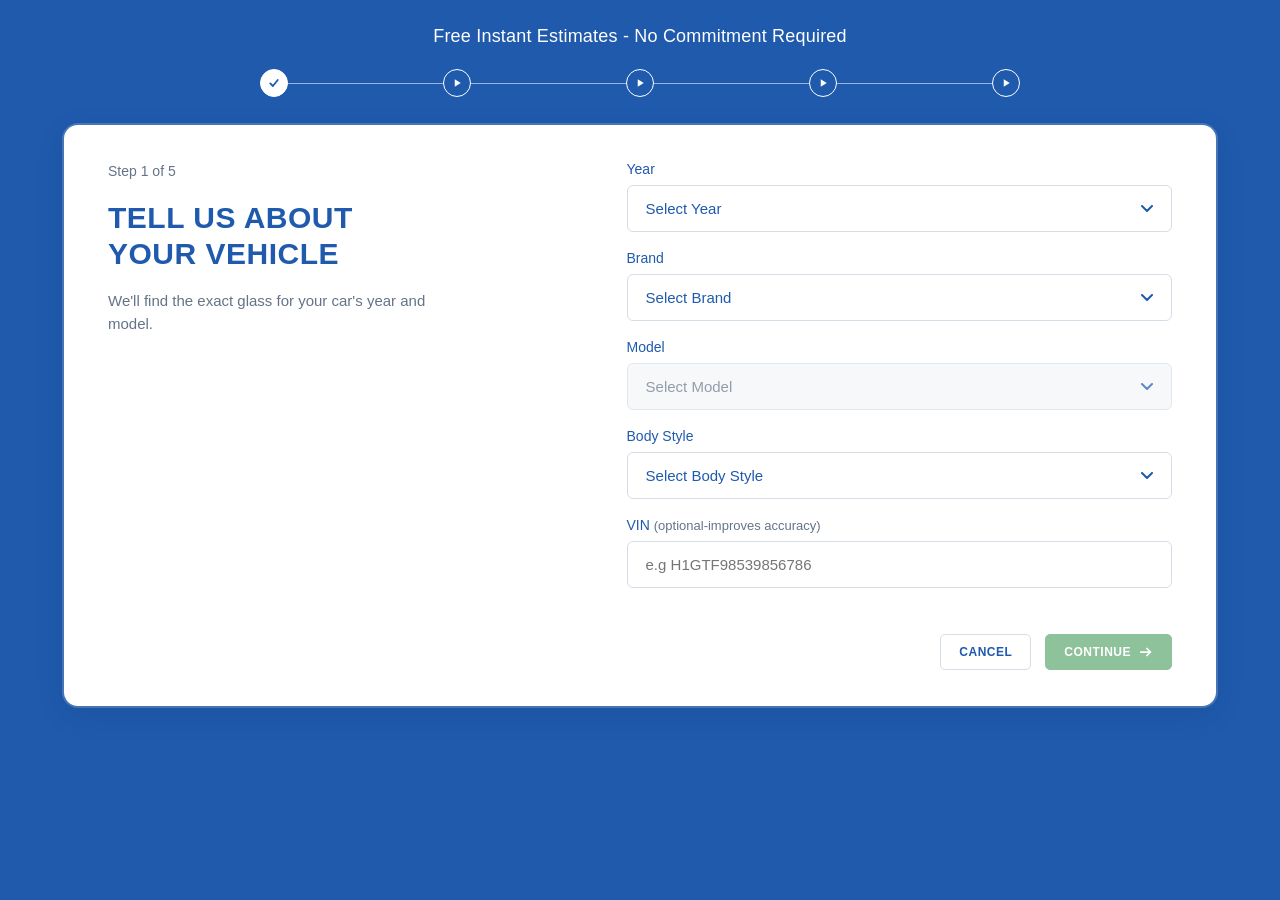
==== contact.html @ 15ad985d "Add static GitHub Pages preview alongside PHP backend PHP files stay the canonical source; .html sna" ====
<!doctype html>
<html lang="en">
<head>
  <meta charset="utf-8">
  <meta name="viewport" content="width=device-width, initial-scale=1">
  <title>AGX — Your Contact Info</title>
  <link rel="stylesheet" href="assets/css/form.css?v=1778505062">
  <link rel="stylesheet" href="assets/css/selector.css?v=1778490437">
  <link rel="stylesheet" href="assets/css/service.css?v=1778505774">
  <link rel="stylesheet" href="assets/css/contact.css?v=1778507556">
</head>
<body>
  <div class="page-wrap">

    <h2 class="headline">Free Instant Estimates - No Commitment Required</h2>

    <ol class="stepper" aria-label="Form progress">
      <li class="step-circle done"><svg viewBox="0 0 16 16" fill="none" stroke="currentColor" stroke-width="2.4" stroke-linecap="round" stroke-linejoin="round" aria-hidden="true"><polyline points="3,8.5 6.5,12 13,4"/></svg></li>
      <li class="step-circle done"><svg viewBox="0 0 16 16" fill="none" stroke="currentColor" stroke-width="2.4" stroke-linecap="round" stroke-linejoin="round" aria-hidden="true"><polyline points="3,8.5 6.5,12 13,4"/></svg></li>
      <li class="step-circle done"><svg viewBox="0 0 16 16" fill="none" stroke="currentColor" stroke-width="2.4" stroke-linecap="round" stroke-linejoin="round" aria-hidden="true"><polyline points="3,8.5 6.5,12 13,4"/></svg></li>
      <li class="step-circle done" aria-current="step"><svg viewBox="0 0 16 16" fill="none" stroke="currentColor" stroke-width="2.4" stroke-linecap="round" stroke-linejoin="round" aria-hidden="true"><polyline points="3,8.5 6.5,12 13,4"/></svg></li>
      <li class="step-circle pending"><svg viewBox="0 0 16 16" fill="currentColor" aria-hidden="true"><polygon points="5,3 13,8 5,13"/></svg></li>
    </ol>

    <div class="card service-card contact-card">

      <header class="service-header">
        <h1 class="service-title">Your contact info</h1>
        <p class="service-subtitle">We'll send your quote and booking confirmation here.</p>
      </header>

      <form id="contact-form" autocomplete="on" novalidate>

        <div class="contact-row">
          <div class="field">
            <label for="first-name">First name</label>
            <input type="text" id="first-name" name="first_name" placeholder="Jane" maxlength="80" autocomplete="given-name" required>
          </div>
          <div class="field">
            <label for="last-name">Last name</label>
            <input type="text" id="last-name" name="last_name" placeholder="Smith" maxlength="80" autocomplete="family-name" required>
          </div>
        </div>

        <div class="field">
          <label for="email">Email address</label>
          <input type="email" id="email" name="email" placeholder="jane@example.com" maxlength="200" autocomplete="email" required>
        </div>

        <div class="field">
          <label for="phone">Phone number</label>
          <input type="tel" id="phone" name="phone" placeholder="(555) 000-0000" maxlength="30" autocomplete="tel" required>
        </div>

        <div class="field">
          <label for="zip">ZIP / postal code</label>
          <input type="text" id="zip" name="zip" placeholder="90210" maxlength="12" autocomplete="postal-code" required>
        </div>

        <div class="field">
          <label for="notes">Additional notes <span class="field-hint">(optional)</span></label>
          <textarea id="notes" name="notes" placeholder="Anything else our technician should know…" maxlength="500" rows="3"></textarea>
        </div>

      </form>

      <div class="selector-actions contact-actions">
        <button type="button" id="reset-btn" class="btn btn-text">
          <span class="arrow">
            <svg viewBox="0 0 16 16" fill="none" stroke="currentColor" stroke-width="1.6" stroke-linecap="round" stroke-linejoin="round">
              <path d="M14 8a6 6 0 1 1 -6-6 6.3 6.3 0 0 1 4.5 1.85L14 5.5"/>
              <polyline points="14,2 14,5.5 10.5,5.5"/>
            </svg>
          </span>
          Reset
        </button>
        <div class="action-group action-group-wide">
          <button type="button" id="back-btn" class="btn btn-ghost">
            <span class="arrow">
              <svg viewBox="0 0 16 16" fill="none" stroke="currentColor" stroke-width="2" stroke-linecap="round" stroke-linejoin="round">
                <line x1="13" y1="8" x2="3" y2="8"/>
                <polyline points="7,4 3,8 7,12"/>
              </svg>
            </span>
            Back
          </button>
          <button type="button" id="continue-btn" class="btn btn-primary btn-cta-wide" disabled>
            <span class="btn-label">Get my quote</span>
            <span class="btn-spinner" hidden>
              <svg viewBox="0 0 24 24" width="14" height="14" fill="none" stroke="currentColor" stroke-width="2.5" stroke-linecap="round">
                <circle cx="12" cy="12" r="9" stroke-opacity="0.25"/>
                <path d="M21 12a9 9 0 0 0 -9 -9"/>
              </svg>
            </span>
            <span class="arrow">
              <svg viewBox="0 0 16 16" fill="none" stroke="currentColor" stroke-width="2" stroke-linecap="round" stroke-linejoin="round">
                <line x1="2" y1="8" x2="13" y2="8"/>
                <polyline points="9,4 13,8 9,12"/>
              </svg>
            </span>
          </button>
        </div>
      </div>

    </div>

  </div>

  <!-- Reset confirmation modal -->
  <div id="reset-modal" class="modal-overlay" role="dialog" aria-modal="true" aria-labelledby="reset-modal-title" hidden>
    <div class="modal-dialog">
      <div class="modal-icon" aria-hidden="true">
        <svg viewBox="0 0 24 24" width="22" height="22" fill="none" stroke="currentColor" stroke-width="2" stroke-linecap="round" stroke-linejoin="round">
          <path d="M21 12a9 9 0 1 1 -9 -9c2.52 0 4.93 1 6.74 2.74L21 8"/>
          <polyline points="21,3 21,8 16,8"/>
        </svg>
      </div>
      <h3 id="reset-modal-title" class="modal-title">Reset everything and start over?</h3>
      <p class="modal-message">This will clear your vehicle, glass selections, service preferences, and contact info. This cannot be undone.</p>
      <div class="modal-actions">
        <button type="button" id="reset-cancel" class="btn btn-ghost">Cancel</button>
        <button type="button" id="reset-confirm" class="btn btn-danger">Reset</button>
      </div>
    </div>
  </div>

  <!-- Review modal — opens when "Get my quote" is clicked. Lets the user
       verify everything, jump back to a step to fix it, or confirm + submit. -->
  <div id="review-modal" class="modal-overlay" role="dialog" aria-modal="true" aria-labelledby="review-modal-title" hidden>
    <div class="modal-dialog modal-dialog-wide">
      <header class="review-header">
        <h3 id="review-modal-title" class="modal-title">Review your request</h3>
        <p class="modal-message">Make sure everything looks right before sending.</p>
      </header>

      <div class="review-body" id="review-body" tabindex="-1"></div>

      <div class="review-actions">
        <button type="button" id="review-cancel" class="btn btn-ghost">Back to form</button>
        <button type="button" id="review-confirm" class="btn btn-primary btn-cta-wide">
          <span class="btn-label">Get my quote</span>
          <span class="btn-spinner" hidden>
            <svg viewBox="0 0 24 24" width="14" height="14" fill="none" stroke="currentColor" stroke-width="2.5" stroke-linecap="round">
              <circle cx="12" cy="12" r="9" stroke-opacity="0.25"/>
              <path d="M21 12a9 9 0 0 0 -9 -9"/>
            </svg>
          </span>
          <span class="arrow">
            <svg viewBox="0 0 16 16" fill="none" stroke="currentColor" stroke-width="2" stroke-linecap="round" stroke-linejoin="round">
              <line x1="2" y1="8" x2="13" y2="8"/>
              <polyline points="9,4 13,8 9,12"/>
            </svg>
          </span>
        </button>
      </div>
    </div>
  </div>

  <!-- Submit modal (same component used on Step 3) -->
  <div id="submit-modal" class="modal-overlay" role="dialog" aria-modal="true" aria-labelledby="submit-modal-title" hidden>
    <div class="modal-dialog">
      <div class="modal-icon submit-icon" data-state="loading">
        <svg class="state-loading" viewBox="0 0 24 24" width="24" height="24" fill="none" stroke="currentColor" stroke-width="2.5" stroke-linecap="round">
          <circle cx="12" cy="12" r="9" stroke-opacity="0.25"/>
          <path d="M21 12a9 9 0 0 0 -9 -9"/>
        </svg>
        <svg class="state-success" viewBox="0 0 24 24" width="24" height="24" fill="none" stroke="currentColor" stroke-width="2.6" stroke-linecap="round" stroke-linejoin="round">
          <polyline points="5,12.5 10,17.5 19,7"/>
        </svg>
        <svg class="state-error" viewBox="0 0 24 24" width="24" height="24" fill="none" stroke="currentColor" stroke-width="2.5" stroke-linecap="round" stroke-linejoin="round">
          <line x1="6" y1="6" x2="18" y2="18"/>
          <line x1="18" y1="6" x2="6" y2="18"/>
        </svg>
      </div>
      <h3 id="submit-modal-title" class="modal-title">Sending your request…</h3>
      <p id="submit-modal-message" class="modal-message">One moment while we save everything.</p>
      <div class="modal-actions" id="submit-modal-actions" hidden>
        <button type="button" id="submit-cancel" class="btn btn-ghost" hidden>Close</button>
        <button type="button" id="submit-retry" class="btn btn-primary" hidden>Try again</button>
        <button type="button" id="submit-done" class="btn btn-primary" hidden>Done</button>
      </div>
    </div>
  </div>

  <script type="application/json" id="agx-options-data">{"damage_types":[{"value":"chip_crack","label":"Chip \/ Crack"},{"value":"shattered_broken","label":"Shattered \/ Broken"},{"value":"scratched","label":"Scratched"},{"value":"leaking","label":"Leaking"}],"features":[{"value":"heated_glass","label":"Heated Glass"},{"value":"adas_cameras","label":"ADAS \/ Cameras"},{"value":"acoustic_glass","label":"Acoustic Glass"},{"value":"factory_tint","label":"Factory Tint"},{"value":"rain_sensor","label":"Rain Sensor"},{"value":"not_sure","label":"Not sure?"}],"crack_sizes":[{"value":"small","label":"Small","sub":"Quarter-sized or less"},{"value":"medium","label":"Medium","sub":"Up to 6 inches"},{"value":"large","label":"Large","sub":"Over 6 inches"}],"service_modes":[{"value":"mobile","label":"Mobile service","sub":"We come to you — home, office, anywhere"},{"value":"shop","label":"Drop off at shop","sub":"Bring your vehicle to our facility"}],"payment_modes":[{"value":"insurance","label":"Use my insurance","sub":"We bill directly — often $0 out of pocket"},{"value":"out_of_pocket","label":"Pay out of pocket","sub":"Full transparent pricing"}],"time_slots":[{"value":"morning","label":"Morning","sub":"8 am – 12 pm"},{"value":"afternoon","label":"Afternoon","sub":"12 – 5 pm"},{"value":"evening","label":"Evening","sub":"5 – 8 pm"}],"insurance_providers":["State Farm","Geico","Allstate","Progressive","USAA","Liberty Mutual","Farmers","American Family","Nationwide","Travelers","AAA","Other \/ Not listed"],"body_categories":["sedan"],"glasses_by_body":{"sedan":["front_windshield","rear_window","right_front_door_window","right_rear_door_window","right_quarter_window","left_front_door_window","left_rear_door_window","left_quarter_window","sunroof_glass","left_mirror_glass","right_mirror_glass"]},"glass_specific_options":{"front_windshield":{"label":"Glass style","field":"glass_style","options":[{"value":"standard","label":"Standard","sub":"Single piece"},{"value":"split","label":"Split \/ bench style","sub":"Two-piece (older trucks)"}]},"rear_window":{"label":"Defrost","field":"rear_defrost","options":[{"value":"yes","label":"Yes","sub":"Lines embedded in glass"},{"value":"no","label":"No","sub":"Plain rear glass"},{"value":"not_sure","label":"Not sure","sub":"We'll verify on site"}]},"sunroof_glass":{"label":"Sunroof type","field":"sunroof_type","options":[{"value":"single","label":"Single","sub":"One panel"},{"value":"dual","label":"Dual \/ Panoramic","sub":"Two panels with divider"}]}}}</script>
  <script src="assets/js/contact.js?v=1778587860"></script>
</body>
</html>
---- assets/css/form.css ----
/* ==========================================================
   Shared base styles — used on every page
   ========================================================== */

* { box-sizing: border-box; }

:root {
  /* ---- Colors ---- */
  --bg-blue:        #1F5AAD;
  --bg-blue-deep:   #1B4F99;
  --primary:        #1F5AAD;
  --primary-dark:   #174584;
  --text-dark:      #1F5AAD;
  --text-muted:     #647488;
  --border-light:   #E2E8EF;
  --border-input:   #D5DDE6;
  --green-cta:      #1E8639;
  --green-cta-hover:#176E2D;
  --danger:         #D93B3B;
  --danger-hover:   #B92E2E;
  --glass-blue:     #C8DBED;
  --glass-green:    #B8E5B5;
  --white:          #FFFFFF;
  --shadow-card:    0 8px 32px rgba(0, 0, 0, 0.08);

  /* ---- Spacing scale (use these instead of magic px values) ---- */
  --space-1:  4px;
  --space-2:  8px;
  --space-3: 12px;
  --space-4: 16px;
  --space-5: 24px;
  --space-6: 32px;
  --space-7: 48px;

  /* ---- Radii ---- */
  --radius-sm: 5px;
  --radius-md: 8px;
  --radius-lg: 12px;
  --radius-xl: 14px;
}

html, body {
  margin: 0;
  padding: 0;
  font-family: -apple-system, BlinkMacSystemFont, "Segoe UI", Roboto, "Helvetica Neue", Arial, sans-serif;
  background: var(--bg-blue);
  color: var(--text-dark);
  min-height: 100vh;
  -webkit-font-smoothing: antialiased;
  -moz-osx-font-smoothing: grayscale;
}

.page-wrap {
  max-width: 1200px;
  margin: 0 auto;
  padding: 18px 24px 32px;
}

/* ----- Top headline ----- */
.headline {
  text-align: center;
  color: var(--white);
  font-size: 18px;
  font-weight: 400;
  letter-spacing: 0.2px;
  margin: 8px 0 22px;
}

/* ==========================================================
   Stepper — 5 step progress bar
   ========================================================== */
.stepper {
  display: flex;
  align-items: center;
  justify-content: space-between;
  max-width: 760px;
  margin: 0 auto 28px;
  position: relative;
  padding: 0;
  list-style: none;
}

.stepper::before {
  content: "";
  position: absolute;
  left: 24px;
  right: 24px;
  top: 50%;
  height: 1px;
  background: rgba(255, 255, 255, 0.55);
  z-index: 0;
}

.step-circle {
  position: relative;
  width: 28px;
  height: 28px;
  border-radius: 50%;
  display: flex;
  align-items: center;
  justify-content: center;
  background: var(--white);
  color: var(--primary);
  border: 1px solid var(--white);
  z-index: 1;
}

.step-circle.done {
  background: var(--white);
  color: var(--primary);
}

.step-circle.done svg,
.step-circle.pending svg {
  width: 12px;
  height: 12px;
}

.step-circle.pending {
  background: var(--bg-blue);
  color: var(--white);
  border: 1px solid var(--white);
}

/* ==========================================================
   Card
   ========================================================== */
.card {
  background: var(--white);
  border-radius: 14px;
  box-shadow: var(--shadow-card);
  padding: 36px 44px;
  position: relative;
}

.card.glow {
  box-shadow: 0 0 0 2px rgba(255, 255, 255, 0.18), var(--shadow-card);
}

/* ==========================================================
   Buttons — shared
   ========================================================== */
.btn {
  display: inline-flex;
  align-items: center;
  gap: 8px;
  font-family: inherit;
  font-size: 12px;
  font-weight: 600;
  letter-spacing: 0.5px;
  text-transform: uppercase;
  padding: 10px 18px;
  border-radius: 5px;
  border: 1px solid transparent;
  cursor: pointer;
  transition: background 150ms ease, color 150ms ease, border-color 150ms ease, opacity 150ms ease;
  text-decoration: none;
}

.btn .arrow svg {
  width: 14px;
  height: 14px;
}

.btn:disabled,
.btn[aria-disabled="true"] {
  opacity: 0.5;
  cursor: not-allowed;
}

.btn-primary {
  background: var(--green-cta);
  color: var(--white);
  border-color: var(--green-cta);
}
.btn-primary:hover:not(:disabled) {
  background: var(--green-cta-hover);
  border-color: var(--green-cta-hover);
}

.btn-ghost {
  background: var(--white);
  color: var(--primary);
  border-color: var(--border-input);
}
.btn-ghost:hover {
  border-color: var(--primary);
}

.btn-text {
  background: transparent;
  color: var(--text-muted);
  border-color: transparent;
  padding: 10px 14px;
  font-size: 12px;
  letter-spacing: 0.6px;
}
.btn-text:hover {
  color: var(--primary);
  text-decoration: underline;
  text-underline-offset: 3px;
}

/* Reset is a destructive action — always red so it's instantly recognisable. */
#reset-btn,
#reset-btn:hover {
  color: var(--danger);
  text-decoration: none;
}
#reset-btn:hover {
  color: var(--danger-hover);
  text-decoration: underline;
  text-underline-offset: 3px;
}

.btn-danger {
  background: var(--danger);
  color: var(--white);
  border-color: var(--danger);
}
.btn-danger:hover:not(:disabled) {
  background: var(--danger-hover);
  border-color: var(--danger-hover);
}

.btn .arrow {
  display: inline-flex;
  width: 14px;
  height: 14px;
}

/* ==========================================================
   Step 1 — Tell us about your vehicle (form layout)
   ========================================================== */
.form-grid {
  display: grid;
  grid-template-columns: 1fr 1.2fr;
  gap: 64px;
  align-items: start;
}

.form-intro .step-tag {
  font-size: 14px;
  color: var(--text-muted);
  margin: 0 0 18px;
}

.form-intro h1 {
  font-size: 30px;
  line-height: 1.2;
  font-weight: 700;
  letter-spacing: 0.5px;
  color: var(--text-dark);
  text-transform: uppercase;
  margin: 0 0 18px;
}

.form-intro p {
  font-size: 15px;
  color: var(--text-muted);
  line-height: 1.5;
  margin: 0;
  max-width: 320px;
}

.form-fields {
  display: flex;
  flex-direction: column;
  gap: 18px;
}

.field label {
  display: block;
  font-size: 14px;
  font-weight: 500;
  color: var(--text-dark);
  margin-bottom: 8px;
}

.field label .field-hint {
  font-weight: 400;
  color: var(--text-muted);
  font-size: 13px;
}

.field select,
.field input[type="text"] {
  width: 100%;
  padding: 14px 18px;
  font-family: inherit;
  font-size: 15px;
  color: var(--text-dark);
  background: var(--white);
  border: 1px solid var(--border-input);
  border-radius: 6px;
  appearance: none;
  -webkit-appearance: none;
  cursor: pointer;
  transition: border-color 150ms ease;
}

.field input[type="text"] {
  cursor: text;
}

.field select:focus,
.field input[type="text"]:focus {
  outline: none;
  border-color: var(--primary);
}

.field select {
  background-image: url("data:image/svg+xml;utf8,<svg xmlns='http://www.w3.org/2000/svg' width='12' height='8' viewBox='0 0 12 8'><path fill='none' stroke='%231F5AAD' stroke-width='2' stroke-linecap='round' stroke-linejoin='round' d='M1 1l5 5 5-5'/></svg>");
  background-repeat: no-repeat;
  background-position: right 18px center;
  padding-right: 44px;
}

.field select:disabled {
  background-color: #F4F6F9;
  color: var(--text-muted);
  cursor: not-allowed;
}

.field select option:disabled {
  color: #C0C8D2;
}

.form-actions {
  display: flex;
  justify-content: flex-end;
  align-items: center;
  gap: 14px;
  margin-top: 28px;
}

/* ==========================================================
   Responsive
   ========================================================== */
@media (max-width: 800px) {
  .card { padding: 28px 22px; }
  .form-grid { grid-template-columns: 1fr; gap: 28px; }
  .form-intro h1 { font-size: 24px; }
  .stepper { max-width: 100%; }
  .step-circle { width: 30px; height: 30px; }
  .headline { font-size: 18px; }
}
---- assets/css/selector.css ----
/* ==========================================================
   Selector page — Step 2: Glass selector + damage panel
   ========================================================== */

.selector-card .header-row {
  display: flex;
  align-items: center;
  justify-content: space-between;
  padding-bottom: 10px;
  border-bottom: 1px solid var(--border-light);
  margin-bottom: 10px;
}

.view-title {
  font-size: 18px;
  font-weight: 600;
  letter-spacing: 1.4px;
  text-transform: uppercase;
  color: var(--primary);
  margin: 0;
}

.rotate-control {
  display: flex;
  align-items: center;
  gap: 6px;
}

.rotate-control .rotate-label {
  margin-right: 6px;
}

.rotate-control .rotate-label {
  font-size: 14px;
  color: var(--primary);
  font-weight: 500;
}

.rotate-btn {
  width: 38px;
  height: 38px;
  border-radius: 50%;
  border: none;
  background: var(--primary);
  color: var(--white);
  cursor: pointer;
  display: inline-flex;
  align-items: center;
  justify-content: center;
  transition: background 150ms ease, transform 100ms ease;
}
.rotate-btn:hover { background: var(--primary-dark); }
.rotate-btn:active { transform: scale(0.94); }

.rotate-btn svg {
  width: 14px;
  height: 14px;
  display: block;
}

#rotate-prev svg {
  transform: scaleX(-1) translateX(2px);
  transform-origin: center;
}

#rotate-next svg {
  transform: translateX(2px);
}

/* ==========================================================
   Car SVG stage
   ========================================================== */
.car-stage {
  width: 100%;
  height: 320px;
  padding: 6px 32px;
  display: flex;
  align-items: center;
  justify-content: center;
  position: relative;
}

/* All views stack in the same area; only the active one is visible.
   Pure opacity crossfade — no movement. */
.car-view {
  position: absolute;
  inset: 0;
  display: flex;
  align-items: center;
  justify-content: center;
  width: auto;
  height: 100%;
  margin: 0 auto;
  opacity: 0;
  pointer-events: none;
  transition: opacity 220ms ease;
}

.car-view.active {
  opacity: 1;
  pointer-events: auto;
  z-index: 1;
}

.car-view svg {
  width: 100%;
  height: 100%;
  max-width: 80%;
  max-height: 80%;
  display: block;
}

/* ==========================================================
   Damage panel (under car)
   ========================================================== */
.damage-panel {
  margin-top: 18px;
  padding-top: 16px;
  border-top: 1px solid var(--border-light);
  display: none;
}

.damage-panel.open {
  display: block;
  animation: fadeUp 240ms ease;
}

@keyframes fadeUp {
  from { opacity: 0; transform: translateY(6px); }
  to   { opacity: 1; transform: translateY(0); }
}

.panel-row {
  display: grid;
  grid-template-columns: 220px 1fr;
  gap: 24px;
  align-items: start;
  margin-bottom: 14px;
}

.panel-row + .panel-row {
  margin-top: 12px;
}

/* ----- Damage grid -----
   Title on top, horizontal divider, buttons stacked vertically below.
   Default = 3 columns; expands to 4 when the active glass has glass-specific
   options (toggled by adding .has-glass-options on .damage-grid). */
.damage-grid {
  display: grid;
  grid-template-columns: repeat(3, 1fr);
  column-gap: 28px;
  align-items: start;
  margin-top: 28px;        /* breathing room between chip list and section titles */
}

.damage-grid.has-glass-options {
  grid-template-columns: repeat(4, 1fr);
}

.damage-column {
  display: flex;
  flex-direction: column;
  min-width: 0;
}

.damage-column .panel-label {
  padding-top: 0;
  padding-bottom: 12px;
  margin-bottom: 16px;
  /* Same height across all titles so the buttons below line up across columns. */
  min-height: 52px;
  display: flex;
  flex-direction: column;
  justify-content: flex-start;
}

/* 4th column hidden by default — only rendered when the grid has the
   .has-glass-options class. */
.damage-column-glass-options { display: none; }
.damage-grid.has-glass-options .damage-column-glass-options { display: flex; }

.panel-label {
  font-size: 14px;
  font-weight: 700;
  color: var(--text-dark);
  padding-top: 10px;
}

.panel-label .sub {
  display: block;
  font-size: 12px;
  color: var(--text-muted);
  font-weight: 400;       /* keep "(select all that apply)" not-bold */
  margin-top: 4px;
}

/* ---- Selected glasses list (multi-select stack) ---- */
.selected-list {
  display: flex;
  align-items: center;
  flex-wrap: wrap;
  gap: 12px;
  margin-bottom: 16px;
  padding-bottom: 14px;
  border-bottom: 1px dashed var(--border-light);
}

.selected-list-label {
  font-size: 13px;
  color: var(--text-muted);
  font-weight: 500;
}

.selected-chips {
  display: inline-flex;
  flex-wrap: wrap;
  gap: 8px;
}

.chip {
  display: inline-flex;
  align-items: center;
  gap: 6px;
  background: var(--glass-blue);
  color: var(--text-dark);
  font-size: 12px;
  font-weight: 500;
  padding: 4px 4px 4px 10px;
  border-radius: 999px;
  cursor: pointer;
  border: 1px solid transparent;
  transition: background 150ms ease, border-color 150ms ease;
  font-family: inherit;
  line-height: 1.2;
}

.chip:hover { border-color: rgba(31, 90, 173, 0.35); }

.chip.editing {
  background: var(--glass-green);
  font-weight: 600;
  border-color: rgba(31, 90, 173, 0.25);
}

.remove-x {
  background: rgba(31, 90, 173, 0.14);
  border: none;
  width: 15px;
  height: 15px;
  border-radius: 50%;
  cursor: pointer;
  display: inline-flex;
  align-items: center;
  justify-content: center;
  color: var(--primary);
  font-size: 10px;
  font-weight: 700;
  line-height: 1;
  padding: 0;
}
.remove-x:hover { background: rgba(31, 90, 173, 0.28); }

.editing-row {
  display: inline-flex;
  align-items: center;
  gap: 8px;
  margin-bottom: 18px;
}

/* Hidden for now (chip list already shows the editing target). */
#editing-row { display: none; }
.editing-label {
  font-size: 13px;
  color: var(--text-muted);
  font-weight: 500;
}
.editing-name {
  font-size: 14px;
  font-weight: 600;
  color: var(--primary);
}

/* ----- Pill buttons (damage / features) ----- */
.pill-group {
  display: flex;
  flex-wrap: wrap;
  gap: 12px;
  padding-top: 12px;
}

/* Vertical column variant — used inside .damage-grid (under each column's title). */
.pill-group-column {
  flex-direction: column;
  flex-wrap: nowrap;
  padding-top: 0;
  gap: 10px;
  align-items: stretch;
}

.pill-group-column .pill {
  flex: 0 0 auto;
  width: 100%;
  max-width: 220px;
  min-width: 0;
  margin: 0;
  text-align: center;
}

/* ----- Photo uploader ----- */
.photo-wrap {
  display: flex;
  flex-wrap: wrap;
  align-items: flex-start;
  gap: 10px;
  padding-top: 8px;
}

.photo-add {
  display: inline-flex;
  align-items: center;
  gap: 8px;
  padding: 10px 14px;
  border: 1px dashed var(--border-input);
  border-radius: 6px;
  color: var(--text-muted);
  font-size: 13px;
  font-weight: 500;
  cursor: pointer;
  transition: border-color 150ms ease, color 150ms ease;
  background: var(--white);
}
.photo-add:hover {
  border-color: var(--primary);
  color: var(--primary);
}
.photo-add-icon {
  font-size: 18px;
  line-height: 1;
  font-weight: 600;
}

.photo-list {
  display: flex;
  flex-wrap: wrap;
  gap: 8px;
}

.photo-thumb {
  position: relative;
  width: 64px;
  height: 64px;
  border-radius: 6px;
  overflow: hidden;
  border: 1px solid var(--border-input);
  background: #F4F6F9;
  display: flex;
  align-items: center;
  justify-content: center;
}
.photo-thumb img {
  width: 100%;
  height: 100%;
  object-fit: cover;
  display: block;
}
.photo-thumb.is-uploading::after {
  content: "";
  position: absolute;
  inset: 0;
  background: rgba(255, 255, 255, 0.7);
  background-image: linear-gradient(45deg, transparent 33%, rgba(31, 90, 173, 0.25) 33%, rgba(31, 90, 173, 0.25) 66%, transparent 66%);
  background-size: 14px 14px;
  animation: stripes 800ms linear infinite;
}
@keyframes stripes { from { background-position: 0 0; } to { background-position: 14px 0; } }

.photo-thumb-remove {
  position: absolute;
  top: 3px;
  right: 3px;
  width: 18px;
  height: 18px;
  border-radius: 50%;
  border: none;
  background: rgba(15, 35, 70, 0.7);
  color: var(--white);
  cursor: pointer;
  display: inline-flex;
  align-items: center;
  justify-content: center;
  font-size: 11px;
  line-height: 1;
  padding: 0;
}
.photo-thumb-remove:hover { background: rgba(15, 35, 70, 0.9); }

.photo-thumb.has-error {
  border-color: var(--danger);
}
.photo-thumb.has-error::before {
  content: "!";
  position: absolute;
  inset: 0;
  display: flex;
  align-items: center;
  justify-content: center;
  background: rgba(217, 59, 59, 0.15);
  color: var(--danger);
  font-weight: 700;
}

/* ----- Notes textarea ----- */
.notes-wrap {
  position: relative;
  padding-top: 8px;
}
.notes-input {
  width: 100%;
  padding: 10px 12px;
  font-family: inherit;
  font-size: 13px;
  line-height: 1.5;
  color: var(--text-dark);
  background: var(--white);
  border: 1px solid var(--border-input);
  border-radius: 6px;
  resize: vertical;
  min-height: 70px;
  transition: border-color 150ms ease;
}
.notes-input:focus {
  outline: none;
  border-color: var(--primary);
}
.notes-counter {
  position: absolute;
  right: 8px;
  bottom: 6px;
  font-size: 11px;
  color: var(--text-muted);
  pointer-events: none;
}

.pill {
  font-family: inherit;
  font-size: 13px;
  font-weight: 500;
  letter-spacing: 0.3px;
  color: var(--primary);
  background: var(--white);
  border: 1px solid var(--border-input);
  padding: 8px 18px;
  border-radius: 6px;
  cursor: pointer;
  transition: background 150ms ease, color 150ms ease, border-color 150ms ease;
  flex: 1 1 0;
  min-width: 140px;
  text-align: center;
}

.pill:hover {
  border-color: var(--primary);
}

.pill.active {
  background: var(--primary);
  color: var(--white);
  border-color: var(--primary);
}

.pill-group.features .pill {
  text-transform: none;
  font-weight: 500;        /* match all other pills */
  letter-spacing: 0.3px;
}

/* ----- Stacked pills (title + subtitle, e.g. crack size) ----- */
.pill-group-stack {
  gap: 14px;
}

.pill.pill-stack {
  display: flex;
  flex-direction: column;
  align-items: center;
  justify-content: center;
  gap: 4px;
  text-transform: none;
  letter-spacing: 0.2px;
  padding: 14px 18px;
  text-align: center;
  border-width: 1px;
}

.pill.pill-stack .pill-title {
  font-size: 13px;
  font-weight: 500;
  color: var(--text-dark);
  letter-spacing: 0.3px;
  line-height: 1.2;
}

.pill.pill-stack .pill-sub {
  font-size: 11px;
  font-weight: 500;
  color: var(--text-muted);
  letter-spacing: 0.2px;
  line-height: 1.3;
}

.pill.pill-stack:hover {
  border-color: var(--primary);
}

/* Active state — solid primary blue, matches the other two sections. */
.pill.pill-stack.active {
  background: var(--primary);
  border-color: var(--primary);
  color: var(--white);
}
.pill.pill-stack.active .pill-title { color: var(--white); }
.pill.pill-stack.active .pill-sub   { color: rgba(255, 255, 255, 0.85); }

/* ==========================================================
   Footer actions for selector card
   ========================================================== */
.selector-actions {
  display: flex;
  justify-content: space-between;
  align-items: center;
  gap: 14px;
  margin-top: 32px;
}

.selector-actions .action-group {
  display: inline-flex;
  align-items: center;
  gap: 14px;
}

/* Visible keyboard focus on glass windows */
.car-view svg .glass-window:focus { outline: none; }
.car-view svg .glass-window:focus-visible {
  outline: 2px solid #FFB400;
  outline-offset: 2px;
}

/* ==========================================================
   Modal — confirmation dialog
   ========================================================== */
.modal-overlay {
  position: fixed;
  inset: 0;
  background: rgba(15, 35, 70, 0.55);
  display: flex;
  align-items: center;
  justify-content: center;
  z-index: 1000;
  opacity: 0;
  pointer-events: none;
  transition: opacity 200ms ease;
  padding: 20px;
}

.modal-overlay.open {
  opacity: 1;
  pointer-events: all;
}

.modal-dialog {
  background: var(--white);
  border-radius: 12px;
  padding: 28px 28px 24px;
  max-width: 420px;
  width: 100%;
  box-shadow: 0 18px 50px rgba(15, 35, 70, 0.28);
  transform: translateY(8px) scale(0.98);
  transition: transform 200ms ease;
}

.modal-overlay.open .modal-dialog {
  transform: translateY(0) scale(1);
}

.modal-icon {
  width: 44px;
  height: 44px;
  border-radius: 50%;
  background: rgba(217, 59, 59, 0.10);
  display: flex;
  align-items: center;
  justify-content: center;
  color: #D93B3B;
  margin-bottom: 14px;
}

/* ----- Submit-modal icon variants (loading / success / error) ----- */
.submit-icon { background: rgba(31, 90, 173, 0.10); color: var(--primary); }
.submit-icon[data-state="success"] { background: rgba(45, 168, 74, 0.12); color: var(--green-cta); }
.submit-icon[data-state="error"]   { background: rgba(217, 59, 59, 0.10); color: #D93B3B; }
.submit-icon > svg { display: none; }
.submit-icon[data-state="loading"] > .state-loading { display: block; animation: spin 900ms linear infinite; }
.submit-icon[data-state="success"] > .state-success { display: block; }
.submit-icon[data-state="error"]   > .state-error   { display: block; }

@keyframes spin { from { transform: rotate(0); } to { transform: rotate(360deg); } }

/* ----- Spinner inside the Continue button (during fetch) ----- */
.btn-spinner {
  display: none;
  align-items: center;
}
.btn-spinner svg { animation: spin 900ms linear infinite; }
.btn.is-loading .btn-label,
.btn.is-loading .arrow { visibility: hidden; }
.btn.is-loading .btn-spinner {
  display: inline-flex;
  position: absolute;
  left: 50%;
  top: 50%;
  transform: translate(-50%, -50%);
}
.btn { position: relative; }

.modal-title {
  font-size: 17px;
  font-weight: 600;
  color: var(--text-dark);
  margin: 0 0 8px;
  line-height: 1.3;
}

.modal-message {
  font-size: 13px;
  color: var(--text-muted);
  margin: 0 0 20px;
  line-height: 1.55;
}

.modal-actions {
  display: flex;
  justify-content: flex-end;
  gap: 10px;
}

/* ==========================================================
   Hidden helper
   ========================================================== */
[hidden] { display: none !important; }

/* ==========================================================
   Responsive
   ========================================================== */
@media (max-width: 800px) {
  .panel-row { grid-template-columns: 1fr; gap: 8px; }
  .panel-label { padding-top: 0; }
  .pill { min-width: 140px; padding: 10px 14px; font-size: 12px; }
  .car-view svg { max-height: 240px; }
  .damage-grid,
  .damage-grid.has-glass-options {
    grid-template-columns: 1fr;
    row-gap: 18px;
  }
  .damage-column .panel-label {
    min-height: 0;
  }
}
---- assets/css/service.css ----
/* ==========================================================
   Step 3 — Service & scheduling (redesigned)
   No emoji icons; clean line-art SVG.
   Horizontal time pills.
   ========================================================== */

.service-card {
  padding: 36px 44px;
}

/* ----- Page header ----- */
.service-header {
  margin: 0 0 28px;
  padding-bottom: 18px;
  border-bottom: 1px solid var(--border-light);
}
.service-title {
  font-size: 22px;
  font-weight: 700;
  color: var(--text-dark);
  margin: 0 0 6px;
  letter-spacing: -0.1px;
}
.service-subtitle {
  font-size: 14px;
  color: var(--text-muted);
  margin: 0;
}

/* ----- Section blocks ----- */
.service-section {
  margin: 0 0 26px;
}
.service-section:last-of-type {
  margin-bottom: 0;
}
.service-section-title {
  font-size: 13px;
  font-weight: 700;
  color: var(--text-dark);
  margin: 0 0 12px;
  letter-spacing: 0.2px;
}

/* ==========================================================
   Choice cards (service mode / payment mode)
   ========================================================== */
.choice-grid {
  display: grid;
  grid-template-columns: 1fr 1fr;
  gap: 12px;
}

.choice-card {
  display: flex;
  align-items: center;
  gap: 14px;
  padding: 14px 18px;
  background: var(--white);
  border: 1px solid var(--border-input);
  border-radius: 8px;
  cursor: pointer;
  font-family: inherit;
  text-align: left;
  transition: border-color 150ms ease, background 150ms ease, color 150ms ease;
  color: var(--text-dark);
}
.choice-card:hover {
  border-color: var(--primary);
}

.choice-icon {
  flex: 0 0 36px;
  width: 36px;
  height: 36px;
  display: inline-flex;
  align-items: center;
  justify-content: center;
  color: var(--primary);
  background: rgba(31, 90, 173, 0.08);
  border-radius: 8px;
  transition: background 150ms ease, color 150ms ease;
}
.choice-icon svg {
  width: 22px;
  height: 22px;
}

.choice-body {
  display: flex;
  flex-direction: column;
  gap: 2px;
  min-width: 0;
}
.choice-title {
  font-size: 14px;
  font-weight: 700;
  letter-spacing: 0.1px;
}
.choice-sub {
  font-size: 12px;
  color: var(--text-muted);
  line-height: 1.4;
  font-weight: 400;
}

/* Selected state — solid primary blue, matches the app's single-select pills. */
.choice-card.active {
  background: var(--primary);
  border-color: var(--primary);
  color: var(--white);
}
.choice-card.active .choice-icon {
  background: rgba(255, 255, 255, 0.18);
  color: var(--white);
}
.choice-card.active .choice-sub {
  color: rgba(255, 255, 255, 0.85);
}

/* ==========================================================
   Insurance section
   ========================================================== */
.insurance-section {
  margin-top: -6px;
}
.insurance-section .field { margin: 0 0 12px; }
.insurance-section label {
  display: block;
  font-size: 13px;
  font-weight: 600;
  color: var(--text-dark);
  margin-bottom: 8px;
}

.info-note {
  display: flex;
  align-items: flex-start;
  gap: 10px;
  background: #F4F8FF;
  border: 1px solid #C9D9EE;
  color: #2A4977;
  border-radius: 8px;
  padding: 12px 14px;
  font-size: 12.5px;
  line-height: 1.55;
}
.info-note-icon {
  flex: 0 0 18px;
  width: 18px;
  height: 18px;
  color: var(--primary);
  margin-top: 1px;
}
.info-note-icon svg { width: 18px; height: 18px; }

/* ==========================================================
   Schedule (date + time)
   ========================================================== */
.schedule-row {
  display: grid;
  grid-template-columns: 240px 1fr;
  gap: 20px;
  align-items: start;
}

.field-label {
  display: inline-flex;
  align-items: center;
  gap: 6px;
  font-size: 12px;
  font-weight: 600;
  color: var(--text-muted);
  text-transform: uppercase;
  letter-spacing: 0.6px;
  margin-bottom: 8px;
}
.field-label-icon {
  display: inline-flex;
  width: 14px;
  height: 14px;
  color: var(--text-muted);
}
.field-label-icon svg { width: 14px; height: 14px; }

.schedule-field input[type="date"] {
  width: 100%;
  padding: 11px 14px;
  font-family: inherit;
  font-size: 14px;
  color: var(--text-dark);
  background: var(--white);
  border: 1px solid var(--border-input);
  border-radius: 6px;
  cursor: pointer;
  transition: border-color 150ms ease;
}
.schedule-field input[type="date"]:focus {
  outline: none;
  border-color: var(--primary);
}

/* Horizontal time pills — compact, side by side. */
.time-row {
  display: grid;
  grid-template-columns: repeat(3, 1fr);
  gap: 8px;
}

.time-pill {
  display: flex;
  flex-direction: column;
  align-items: center;
  justify-content: center;
  gap: 2px;
  padding: 10px 8px;
  background: var(--white);
  border: 1px solid var(--border-input);
  border-radius: 6px;
  cursor: pointer;
  font-family: inherit;
  color: var(--text-dark);
  transition: border-color 150ms ease, background 150ms ease, color 150ms ease;
  min-height: 52px;
}
.time-pill:hover { border-color: var(--primary); }

.time-pill-title {
  font-size: 13px;
  font-weight: 600;
  letter-spacing: 0.2px;
}
.time-pill-sub {
  font-size: 11px;
  color: var(--text-muted);
  font-weight: 400;
}

.time-pill.active {
  background: var(--primary);
  border-color: var(--primary);
  color: var(--white);
}
.time-pill.active .time-pill-sub {
  color: rgba(255, 255, 255, 0.85);
}

/* ==========================================================
   Responsive
   ========================================================== */
@media (max-width: 720px) {
  .service-card { padding: 24px 18px; }
  .choice-grid,
  .schedule-row { grid-template-columns: 1fr; }
  .schedule-row { gap: 14px; }
}
---- assets/css/contact.css ----
/* ==========================================================
   Step 4 — Contact info
   Reuses .field / .service-card / .selector-actions from earlier sheets.
   ========================================================== */

.contact-card {
  padding: 36px 44px;
}

/* Two-column row for First name + Last name */
.contact-row {
  display: grid;
  grid-template-columns: 1fr 1fr;
  gap: 16px;
  margin-bottom: 14px;
}

/* Inputs / textarea — slightly more padding than Step 1 to match the screenshot. */
.contact-card .field {
  margin-bottom: 16px;
}

.contact-card .field label {
  display: block;
  font-size: 13px;
  font-weight: 600;
  color: var(--text-dark);
  margin-bottom: 8px;
}

.contact-card .field-hint {
  color: var(--text-muted);
  font-weight: 400;
  margin-left: 2px;
}

.contact-card .field input[type="text"],
.contact-card .field input[type="email"],
.contact-card .field input[type="tel"],
.contact-card .field textarea {
  width: 100%;
  padding: 12px 16px;
  font-family: inherit;
  font-size: 14px;
  color: var(--text-dark);
  background: var(--white);
  border: 1px solid var(--border-input);
  border-radius: 6px;
  transition: border-color 150ms ease;
}

.contact-card .field textarea {
  resize: vertical;
  min-height: 96px;
  line-height: 1.5;
}

.contact-card .field input:focus,
.contact-card .field textarea:focus {
  outline: none;
  border-color: var(--primary);
}

.contact-card .field input::placeholder,
.contact-card .field textarea::placeholder {
  color: #A8B3C2;
}

.contact-card .field input.invalid,
.contact-card .field textarea.invalid {
  border-color: var(--danger);
}

/* ----- Action row ----- */
.contact-actions {
  margin-top: 22px;
}

/* Make the right-side action group fill more of the row so the CTA reads as primary. */
.action-group-wide {
  flex: 1;
  justify-content: flex-end;
}

/* Wider Get-my-quote button */
.btn-cta-wide {
  min-width: 220px;
  justify-content: center;
}

/* ==========================================================
   Review modal — confirm-before-submit
   ========================================================== */
.modal-dialog-wide {
  max-width: 640px;
  padding: 24px 28px 20px;
}

.review-header {
  margin: 0 0 18px;
  padding-bottom: 14px;
  border-bottom: 1px solid var(--border-light);
}
.review-header .modal-title { margin: 0 0 4px; font-size: 18px; }
.review-header .modal-message { margin: 0; font-size: 13px; color: var(--text-muted); }

.review-body {
  max-height: 56vh;
  overflow-y: auto;
  margin: 0 -6px 18px;
  padding: 0 6px;
}

.review-section {
  padding: 14px 0;
  border-bottom: 1px dashed var(--border-light);
}
.review-section:last-child { border-bottom: none; }

.review-section-header {
  display: flex;
  align-items: baseline;
  justify-content: space-between;
  margin: 0 0 10px;
}
.review-section-header h4 {
  margin: 0;
  font-size: 13px;
  font-weight: 700;
  color: var(--text-dark);
  letter-spacing: 0.3px;
  text-transform: uppercase;
}
.review-edit-link {
  font-size: 12px;
  font-weight: 600;
  color: var(--primary);
  text-decoration: none;
  letter-spacing: 0.2px;
}
.review-edit-link:hover { text-decoration: underline; }

.review-list {
  display: grid;
  grid-template-columns: 120px 1fr;
  row-gap: 6px;
  column-gap: 12px;
  margin: 0;
}
.review-list dt {
  font-size: 12px;
  color: var(--text-muted);
  font-weight: 500;
  padding-top: 1px;
}
.review-list dd {
  margin: 0;
  font-size: 13px;
  color: var(--text-dark);
  font-weight: 500;
  word-break: break-word;
}
.review-list dd.review-empty-cell {
  color: var(--text-muted);
  font-weight: 400;
}

/* Container for the per-glass cards (not a grid — each card is full-width). */
.review-glasses {
  display: flex;
  flex-direction: column;
  gap: 8px;
}

/* Per-glass card */
.review-glass {
  padding: 10px 12px;
  background: #F6F8FC;
  border-radius: 6px;
}
.review-glass-name {
  display: block;
  font-size: 13px;
  color: var(--primary);
  margin-bottom: 6px;
}

/* Key/value list inside a glass card. The label column is intentionally
   narrower than the outer .review-list to compensate for the glass card's
   own 12px left padding — that way the VALUES line up vertically with the
   values in the outer (Vehicle / Service / Contact) sections.

   Outer values start at: 120 (label) + 12 (gap) = 132px from section edge.
   Inner values start at: 12 (card padding) + 108 (label) + 12 (gap) = 132px → match. */
.review-list-inline {
  display: grid;
  grid-template-columns: 108px 1fr;
  row-gap: 6px;
  column-gap: 12px;
  margin: 0;
}
.review-list-inline dt {
  font-size: 12px;
  color: var(--text-muted);
  font-weight: 500;
}
.review-list-inline dd {
  margin: 0;
  font-size: 13px;
  color: var(--text-dark);
  font-weight: 500;
  word-break: break-word;
}

.review-empty {
  margin: 0;
  font-size: 13px;
  color: var(--text-muted);
  font-style: italic;
}

.review-actions {
  display: flex;
  justify-content: flex-end;
  align-items: center;
  gap: 10px;
  padding-top: 14px;
  border-top: 1px solid var(--border-light);
}

/* ----- Responsive ----- */
@media (max-width: 720px) {
  .contact-card { padding: 24px 18px; }
  .contact-row { grid-template-columns: 1fr; gap: 0; }
  .review-list { grid-template-columns: 1fr; }
  .review-list-inline { grid-template-columns: 1fr; }
  .review-list dt { padding-top: 8px; }
}
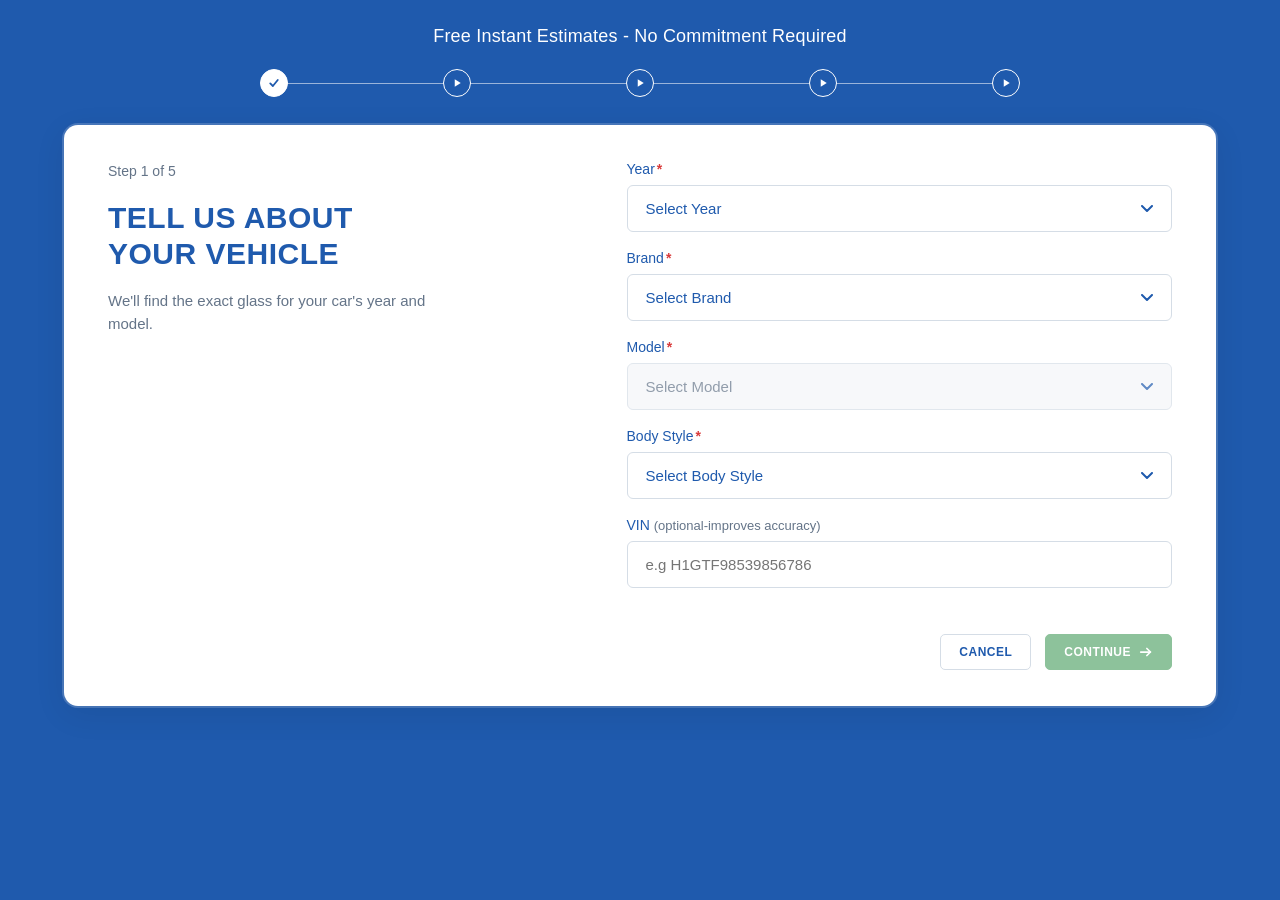
==== commit 38912154: "Mark required fields with a red asterisk across every form step Customers can now tell at a glance w" ====
--- a/contact.html
+++ b/contact.html
@@ -4,7 +4,7 @@
   <meta charset="utf-8">
   <meta name="viewport" content="width=device-width, initial-scale=1">
   <title>AGX — Your Contact Info</title>
-  <link rel="stylesheet" href="assets/css/form.css?v=1778505062">
+  <link rel="stylesheet" href="assets/css/form.css?v=1778682075">
   <link rel="stylesheet" href="assets/css/selector.css?v=1778490437">
   <link rel="stylesheet" href="assets/css/service.css?v=1778505774">
   <link rel="stylesheet" href="assets/css/contact.css?v=1778507556">
@@ -33,27 +33,27 @@
 
         <div class="contact-row">
           <div class="field">
-            <label for="first-name">First name</label>
+            <label for="first-name">First name<span class="required-mark" aria-hidden="true">*</span></label>
             <input type="text" id="first-name" name="first_name" placeholder="Jane" maxlength="80" autocomplete="given-name" required>
           </div>
           <div class="field">
-            <label for="last-name">Last name</label>
+            <label for="last-name">Last name<span class="required-mark" aria-hidden="true">*</span></label>
             <input type="text" id="last-name" name="last_name" placeholder="Smith" maxlength="80" autocomplete="family-name" required>
           </div>
         </div>
 
         <div class="field">
-          <label for="email">Email address</label>
+          <label for="email">Email address<span class="required-mark" aria-hidden="true">*</span></label>
           <input type="email" id="email" name="email" placeholder="jane@example.com" maxlength="200" autocomplete="email" required>
         </div>
 
         <div class="field">
-          <label for="phone">Phone number</label>
+          <label for="phone">Phone number<span class="required-mark" aria-hidden="true">*</span></label>
           <input type="tel" id="phone" name="phone" placeholder="(555) 000-0000" maxlength="30" autocomplete="tel" required>
         </div>
 
         <div class="field">
-          <label for="zip">ZIP / postal code</label>
+          <label for="zip">ZIP / postal code<span class="required-mark" aria-hidden="true">*</span></label>
           <input type="text" id="zip" name="zip" placeholder="90210" maxlength="12" autocomplete="postal-code" required>
         </div>
 
@@ -182,7 +182,7 @@
     </div>
   </div>
 
-  <script type="application/json" id="agx-options-data">{"damage_types":[{"value":"chip_crack","label":"Chip \/ Crack"},{"value":"shattered_broken","label":"Shattered \/ Broken"},{"value":"scratched","label":"Scratched"},{"value":"leaking","label":"Leaking"}],"features":[{"value":"heated_glass","label":"Heated Glass"},{"value":"adas_cameras","label":"ADAS \/ Cameras"},{"value":"acoustic_glass","label":"Acoustic Glass"},{"value":"factory_tint","label":"Factory Tint"},{"value":"rain_sensor","label":"Rain Sensor"},{"value":"not_sure","label":"Not sure?"}],"crack_sizes":[{"value":"small","label":"Small","sub":"Quarter-sized or less"},{"value":"medium","label":"Medium","sub":"Up to 6 inches"},{"value":"large","label":"Large","sub":"Over 6 inches"}],"service_modes":[{"value":"mobile","label":"Mobile service","sub":"We come to you — home, office, anywhere"},{"value":"shop","label":"Drop off at shop","sub":"Bring your vehicle to our facility"}],"payment_modes":[{"value":"insurance","label":"Use my insurance","sub":"We bill directly — often $0 out of pocket"},{"value":"out_of_pocket","label":"Pay out of pocket","sub":"Full transparent pricing"}],"time_slots":[{"value":"morning","label":"Morning","sub":"8 am – 12 pm"},{"value":"afternoon","label":"Afternoon","sub":"12 – 5 pm"},{"value":"evening","label":"Evening","sub":"5 – 8 pm"}],"insurance_providers":["State Farm","Geico","Allstate","Progressive","USAA","Liberty Mutual","Farmers","American Family","Nationwide","Travelers","AAA","Other \/ Not listed"],"body_categories":["sedan"],"glasses_by_body":{"sedan":["front_windshield","rear_window","right_front_door_window","right_rear_door_window","right_quarter_window","left_front_door_window","left_rear_door_window","left_quarter_window","sunroof_glass","left_mirror_glass","right_mirror_glass"]},"glass_specific_options":{"front_windshield":{"label":"Glass style","field":"glass_style","options":[{"value":"standard","label":"Standard","sub":"Single piece"},{"value":"split","label":"Split \/ bench style","sub":"Two-piece (older trucks)"}]},"rear_window":{"label":"Defrost","field":"rear_defrost","options":[{"value":"yes","label":"Yes","sub":"Lines embedded in glass"},{"value":"no","label":"No","sub":"Plain rear glass"},{"value":"not_sure","label":"Not sure","sub":"We'll verify on site"}]},"sunroof_glass":{"label":"Sunroof type","field":"sunroof_type","options":[{"value":"single","label":"Single","sub":"One panel"},{"value":"dual","label":"Dual \/ Panoramic","sub":"Two panels with divider"}]}}}</script>
-  <script src="assets/js/contact.js?v=1778587860"></script>
+  <script type="application/json" id="agx-options-data">{"damage_types":[{"value":"chip_crack","label":"Chip \/ crack","sub":"May be repairable"},{"value":"shattered_broken","label":"Shattered \/ broken","sub":"Full replacement needed"}],"features":[{"value":"heated_glass","label":"Heated Glass"},{"value":"adas_cameras","label":"ADAS \/ Cameras"},{"value":"acoustic_glass","label":"Acoustic Glass"},{"value":"factory_tint","label":"Factory Tint"},{"value":"rain_sensor","label":"Rain Sensor"},{"value":"not_sure","label":"Not sure?"}],"crack_sizes":[{"value":"small","label":"Small","sub":"Quarter-sized or less"},{"value":"medium","label":"Medium","sub":"Up to 6 inches"},{"value":"large","label":"Large","sub":"Over 6 inches"}],"service_modes":[{"value":"mobile","label":"Mobile service","sub":"We come to you — home, office, anywhere"},{"value":"shop","label":"Drop off at shop","sub":"Bring your vehicle to our facility"}],"payment_modes":[{"value":"insurance","label":"Use my insurance","sub":"We bill directly — often $0 out of pocket"},{"value":"out_of_pocket","label":"Pay out of pocket","sub":"Full transparent pricing"}],"time_slots":[{"value":"morning","label":"Morning","sub":"8 am – 12 pm"},{"value":"afternoon","label":"Afternoon","sub":"12 – 5 pm"},{"value":"evening","label":"Evening","sub":"5 – 8 pm"}],"insurance_providers":["State Farm","Geico","Allstate","Progressive","USAA","Liberty Mutual","Farmers","American Family","Nationwide","Travelers","AAA","Other \/ Not listed"],"body_categories":["sedan"],"glasses_by_body":{"sedan":["front_windshield","rear_window","right_front_door_window","right_rear_door_window","right_quarter_window","left_front_door_window","left_rear_door_window","left_quarter_window","sunroof_glass","left_mirror_glass","right_mirror_glass"]},"glass_specific_options":{"front_windshield":{"label":"Glass style","field":"glass_style","options":[{"value":"standard","label":"Standard","sub":"Single piece"},{"value":"split","label":"Split \/ bench style","sub":"Two-piece (older trucks)"}]},"rear_window":{"label":"Defrost","field":"rear_defrost","options":[{"value":"yes","label":"Yes","sub":"Lines embedded in glass"},{"value":"no","label":"No","sub":"Plain rear glass"},{"value":"not_sure","label":"Not sure","sub":"We'll verify on site"}]},"sunroof_glass":{"label":"Sunroof type","field":"sunroof_type","options":[{"value":"single","label":"Single","sub":"One panel"},{"value":"dual","label":"Dual \/ Panoramic","sub":"Two panels with divider"}]}}}</script>
+  <script src="assets/js/contact.js?v=1778676919"></script>
 </body>
 </html>
--- a/assets/css/form.css
+++ b/assets/css/form.css
@@ -335,6 +335,15 @@
 }
 
 /* ==========================================================
+   Required-field indicator — shared across every step.
+   ========================================================== */
+.required-mark {
+  color: var(--danger);
+  margin-left: 2px;
+  font-weight: 700;
+}
+
+/* ==========================================================
    Responsive
    ========================================================== */
 @media (max-width: 800px) {
--- a/assets/css/selector.css
+++ b/assets/css/selector.css
@@ -170,9 +170,9 @@
   margin-bottom: 16px;
   /* Same height across all titles so the buttons below line up across columns. */
   min-height: 52px;
-  display: flex;
-  flex-direction: column;
-  justify-content: flex-start;
+  /* Block layout so the required asterisk stays inline with the title text;
+     .sub keeps its display:block to drop to a new line on its own. */
+  display: block;
 }
 
 /* 4th column hidden by default — only rendered when the grid has the
